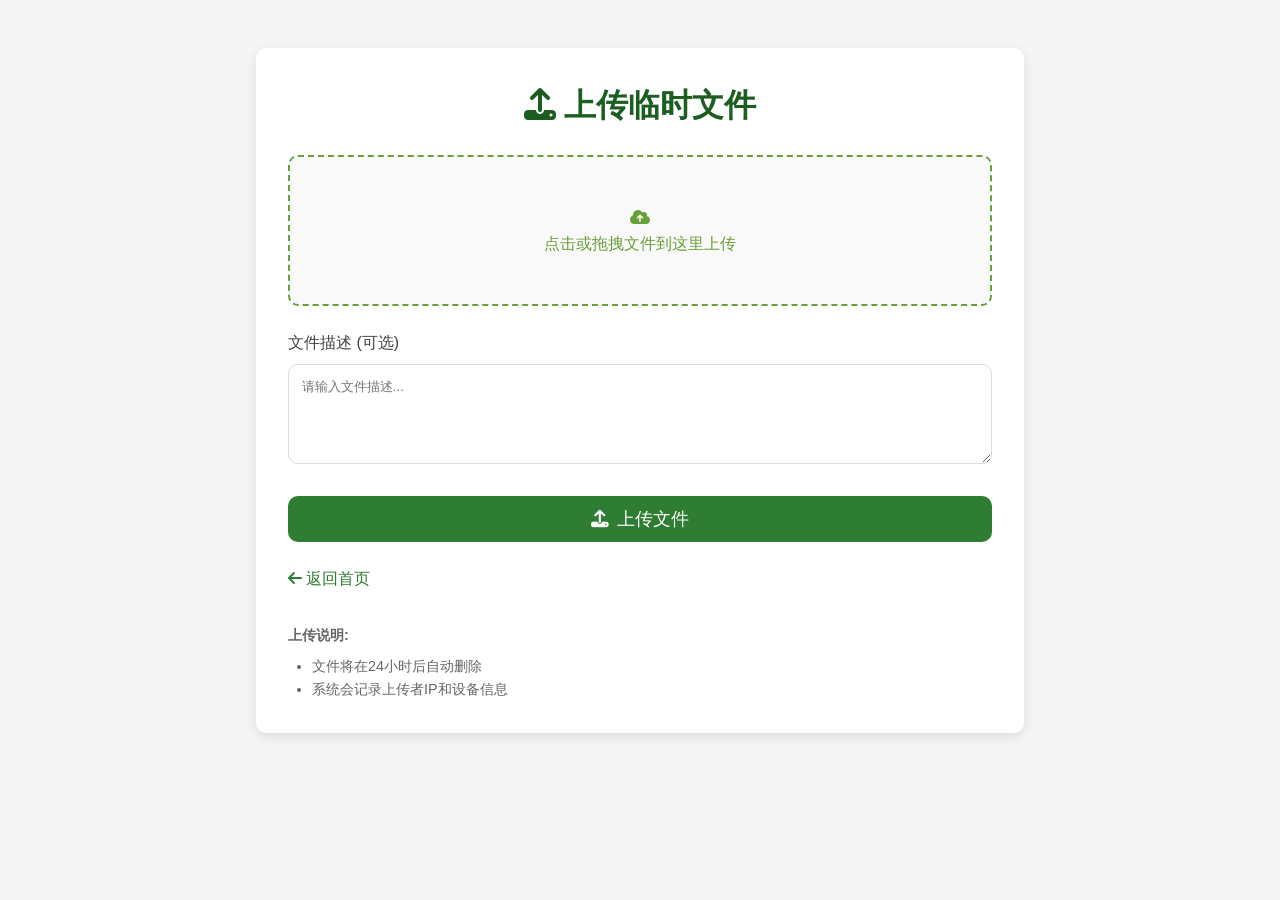
==== templates/upload.html @ 933445b1 "删去了文件大小限制" ====
<!DOCTYPE html>
<!DOCTYPE html>
<html lang="zh-CN">

<head>
    <meta charset="UTF-8">
    <meta name="viewport" content="width=device-width, initial-scale=1.0">
    <title>上传文件 - {{ site_title }}</title>
    <link rel="stylesheet" href="/static/fontawesome-free-6.7.2-web/css/all.min.css">
    <style>
        :root {
            --primary-color: #2e7d32;
            --primary-light: #4caf50;
            --primary-dark: #1b5e20;
            --secondary-color: #689f38;
            --light-color: #9bcb91;
            --dark-color: #263238;
            --text-color: #424242;
            --border-radius: 10px;
            --box-shadow: 0 4px 12px rgba(0, 0, 0, 0.1);
            --transition: all 0.3s ease;
        }

        * {
            margin: 0;
            padding: 0;
            box-sizing: border-box;
            font-family: 'Segoe UI', 'Microsoft YaHei', Tahoma, Geneva, Verdana, sans-serif;
        }

        body {
            background-color: #f5f5f5;
            color: var(--text-color);
            line-height: 1.6;
        }

        .container {
            max-width: 800px;
            margin: 2rem auto;
            padding: 1rem;
        }

        .upload-box {
            background: white;
            border-radius: var(--border-radius);
            padding: 2rem;
            box-shadow: var(--box-shadow);
        }

        h1 {
            color: var(--primary-dark);
            margin-bottom: 1.5rem;
            text-align: center;
        }

        .form-group {
            margin-bottom: 1.5rem;
        }

        label {
            display: block;
            margin-bottom: 0.5rem;
            font-weight: 500;
        }

        input[type="file"],
        input[type="text"],
        textarea {
            width: 100%;
            padding: 0.8rem;
            border: 1px solid #ddd;
            border-radius: var(--border-radius);
            transition: var(--transition);
        }

        input[type="file"] {
            padding: 0.5rem;
            display: none;
        }

        input:focus,
        textarea:focus {
            outline: none;
            border-color: var(--primary-light);
            box-shadow: 0 0 0 2px rgba(76, 175, 80, 0.2);
        }

        textarea {
            min-height: 100px;
            resize: vertical;
        }

        .btn {
            display: inline-flex;
            align-items: center;
            justify-content: center;
            background: var(--primary-color);
            color: white;
            padding: 0.7rem 1.5rem;
            border-radius: var(--border-radius);
            text-decoration: none;
            transition: var(--transition);
            border: none;
            cursor: pointer;
            font-weight: 500;
            width: 100%;
            font-size: 1.1rem;
        }

        .btn:hover {
            background: var(--primary-dark);
            transform: translateY(-2px);
            box-shadow: 0 4px 8px rgba(0, 0, 0, 0.1);
        }

        .btn i {
            margin-right: 0.5rem;
        }

        .delete-btn {
            background: #e57373;
            color: white;
            padding: 0.7rem 1rem;
            border-radius: var(--border-radius);
            width: 100%;
            margin-top: 1rem;
            transition: var(--transition);
        }

        .delete-btn:hover {
            background: #d32f2f;
            transform: translateY(-2px);
            box-shadow: 0 4px 8px rgba(0, 0, 0, 0.1);
        }

        .file-info {
            margin-top: 1rem;
            padding: 1rem;
            background: #f9f9f9;
            border-radius: var(--border-radius);
            display: none;
        }

        .back-link {
            display: inline-block;
            margin-top: 1.5rem;
            color: var(--primary-color);
            text-decoration: none;
        }

        .back-link:hover {
            text-decoration: underline;
        }

        .requirements {
            margin-top: 2rem;
            font-size: 0.9rem;
            color: #666;
        }

        .requirements ul {
            margin-top: 0.5rem;
            padding-left: 1.5rem;
        }

        .dropzone {
            display: block;
            width: 100%;
            border: 2px dashed var(--secondary-color);
            border-radius: var(--border-radius);
            padding: 3rem 2rem;
            text-align: center;
            color: var(--secondary-color);
            background: #f9f9f9;
            transition: var(--transition);
            cursor: pointer;
        }

        .dropzone.hover {
            background: #e8f5e9;
            border-color: var(--primary-light);
        }

        /* 弹窗样式 */
        .modal {
            display: none;
            position: fixed;
            z-index: 1000;
            left: 0;
            top: 0;
            width: 100%;
            height: 100%;
            background-color: rgba(0, 0, 0, 0.5);
        }

        .modal-content {
            background-color: #fff;
            margin: 15% auto;
            padding: 20px;
            border-radius: var(--border-radius);
            width: 80%;
            max-width: 500px;
            box-shadow: 0 5px 15px rgba(0, 0, 0, 0.3);
            animation: modalopen 0.3s;
        }

        @keyframes modalopen {
            from {
                opacity: 0;
                transform: translateY(-50px);
            }

            to {
                opacity: 1;
                transform: translateY(0);
            }
        }

        .modal-header {
            padding: 10px 0;
            border-bottom: 1px solid #eee;
            margin-bottom: 15px;
        }

        .modal-body {
            padding: 10px 0;
            margin-bottom: 15px;
        }

        .modal-footer {
            padding: 10px 0;
            border-top: 1px solid #eee;
            text-align: right;
        }

        .close-btn {
            background: var(--primary-color);
            color: white;
            border: none;
            padding: 8px 15px;
            border-radius: var(--border-radius);
            cursor: pointer;
        }

        .close-btn:hover {
            background: var(--primary-dark);
        }

        .success {
            color: #2e7d32;
        }

        .error {
            color: #c62828;
        }

        /* 进度条样式 */
        .progress-container {
            width: 100%;
            height: 20px;
            background: #e0e0e0;
            border-radius: var(--border-radius);
            margin-top: 1rem;
            overflow: hidden;
            display: none;
        }

        .progress-bar {
            height: 100%;
            background: var(--primary-light);
            width: 0%;
            transition: width 0.3s ease;
            border-radius: var(--border-radius);
            display: flex;
            align-items: center;
            justify-content: center;
            color: white;
            font-size: 12px;
            font-weight: bold;
        }

        .uploading .btn {
            display: none;
        }

        .uploading .progress-container {
            display: block;
        }
    </style>
</head>

<body>
    <div class="container">
        <div class="upload-box">
            <h1><i class="fas fa-upload"></i> 上传临时文件</h1>

            <form method="post" enctype="multipart/form-data" id="uploadForm">
                <div class="form-group">
                    <label for="file" class="dropzone" id="dropzone">
                        <i class="fas fa-cloud-upload-alt"></i><br>
                        点击或拖拽文件到这里上传
                    </label>
                    <input type="file" name="file" id="file" required>

                    <div class="file-info" id="file-info">
                        <strong>文件名:</strong> <span id="file-name"></span><br>
                        <strong>大小:</strong> <span id="file-size"></span><br>
                        <button type="button" class="btn delete-btn" id="delete-btn"
                            style="display: none; width: auto;">
                            <i class="fas fa-trash"></i>&nbsp; 重新选择
                        </button>
                    </div>
                </div>

                <div class="form-group">
                    <label for="description">文件描述 (可选)</label>
                    <textarea name="description" id="description" placeholder="请输入文件描述..."></textarea>
                </div>

                <button type="submit" class="btn"><i class="fas fa-upload"></i> 上传文件</button>
                <div class="progress-container" id="progress-container">
                    <div class="progress-bar" id="progress-bar">0%</div>
                </div>
            </form>

            <a href="/" class="back-link"><i class="fas fa-arrow-left"></i> 返回首页</a>

            <div class="requirements">
                <strong>上传说明:</strong>
                <ul>
                    <li>文件将在24小时后自动删除</li>
                    <li>系统会记录上传者IP和设备信息</li>
                </ul>
            </div>
        </div>
    </div>

    <!-- 弹窗 -->
    <div id="messageModal" class="modal">
        <div class="modal-content">
            <div class="modal-header">
                <h2 id="modalTitle">提示</h2>
            </div>
            <div class="modal-body">
                <p id="modalMessage">这里是消息内容</p>
            </div>
            <div class="modal-footer">
                <button class="close-btn" id="modalCloseBtn">确定</button>
            </div>
        </div>
    </div>

    <script>
        const fileInput = document.getElementById('file');
        const dropzone = document.getElementById('dropzone');
        const deleteBtn = document.getElementById('delete-btn');
        const fileInfo = document.getElementById('file-info');
        const fileName = document.getElementById('file-name');
        const fileSize = document.getElementById('file-size');
        const uploadForm = document.getElementById('uploadForm');
        const modal = document.getElementById('messageModal');
        const modalTitle = document.getElementById('modalTitle');
        const modalMessage = document.getElementById('modalMessage');
        const modalCloseBtn = document.getElementById('modalCloseBtn');
        const progressContainer = document.getElementById('progress-container');
        const progressBar = document.getElementById('progress-bar');

        // 文件选中后
        fileInput.addEventListener('change', function (e) {
            const file = e.target.files[0];
            if (file) {
                dropzone.style.display = 'none';
                deleteBtn.style.display = 'inline-block';
                fileName.textContent = file.name;
                fileSize.textContent = formatFileSize(file.size);
                fileInfo.style.display = 'block';
            } else {
                resetUpload();
            }
        });

        // 点击删除按钮
        deleteBtn.addEventListener('click', function () {
            fileInput.value = '';
            resetUpload();
        });

        // 拖拽到虚线框时
        dropzone.addEventListener('dragover', function (e) {
            e.preventDefault();
            dropzone.classList.add('hover');
        });

        dropzone.addEventListener('dragleave', function () {
            dropzone.classList.remove('hover');
        });

        // 修改现有的drop事件处理
        dropzone.addEventListener('drop', function (e) {
            e.preventDefault();
            dropzone.classList.remove('hover');

            const files = e.dataTransfer.files;

            // 检查是否拖拽了多个文件
            if (files.length > 1) {
                showModal('上传失败', '只能上传单个文件，不支持多个文件同时上传', 'error');
                return;
            }

            // 检查是否拖拽了文件夹
            const file = files[0];
            if (file.size === 0 && file.type === "") {
                showModal('上传失败', '不支持上传文件夹，请选择具体文件', 'error');
                return;
            }

            fileInput.files = files;
            const event = new Event('change');
            fileInput.dispatchEvent(event);
        });

        // 表单提交
        uploadForm.addEventListener('submit', async function (e) {
            e.preventDefault();

            const formData = new FormData(uploadForm);
            const file = fileInput.files[0];

            if (!file) {
                showModal('上传失败', '请先选择要上传的文件', 'error');
                return;
            }

            // 显示进度条
            uploadForm.classList.add('uploading');
            progressBar.style.width = '0%';
            progressBar.textContent = '0%';

            try {
                const xhr = new XMLHttpRequest();

                xhr.upload.addEventListener('progress', function (e) {
                    if (e.lengthComputable) {
                        const percentComplete = Math.round((e.loaded / e.total) * 99);
                        progressBar.style.width = percentComplete + '%';
                        progressBar.textContent = percentComplete + '%';
                    }
                });

                xhr.addEventListener('load', function () {
                    try {
                        const result = JSON.parse(xhr.responseText);
                        if (result.success) {
                            showModal('上传成功', result.message, 'success');
                            resetUpload();
                            uploadForm.reset();
                        } else {
                            showModal('上传失败', result.message, 'error');
                        }
                    } catch (error) {
                        showModal('错误', '解析服务器响应时出错: ' + error.message, 'error');
                    } finally {
                        uploadForm.classList.remove('uploading');
                    }
                });

                xhr.addEventListener('error', function () {
                    showModal('错误', '上传过程中发生网络错误', 'error');
                    uploadForm.classList.remove('uploading');
                });

                xhr.addEventListener('abort', function () {
                    showModal('取消', '上传已被取消', 'error');
                    uploadForm.classList.remove('uploading');
                });

                xhr.open('POST', '/upload');
                xhr.send(formData);

            } catch (error) {
                showModal('错误', '上传过程中发生错误: ' + error.message, 'error');
                uploadForm.classList.remove('uploading');
            }
        });

        // 关闭弹窗
        modalCloseBtn.addEventListener('click', function () {
            modal.style.display = 'none';
        });

        // 点击弹窗外部关闭
        window.addEventListener('click', function (e) {
            if (e.target === modal) {
                modal.style.display = 'none';
            }
        });

        // 重置上传状态
        function resetUpload() {
            dropzone.style.display = 'block';
            deleteBtn.style.display = 'none';
            fileInfo.style.display = 'none';
            uploadForm.classList.remove('uploading');
        }

        // 格式化文件大小
        function formatFileSize(bytes) {
            if (bytes === 0) return '0 Bytes';
            const k = 1024;
            const sizes = ['Bytes', 'KB', 'MB', 'GB'];
            const i = Math.floor(Math.log(bytes) / Math.log(k));
            return parseFloat((bytes / Math.pow(k, i)).toFixed(2)) + ' ' + sizes[i];
        }

        // 显示弹窗
        function showModal(title, message, type) {
            modalTitle.textContent = title;
            modalMessage.textContent = message;

            if (type === 'success') {
                modalTitle.className = 'success';
                modalMessage.className = 'success';
            } else if (type === 'error') {
                modalTitle.className = 'error';
                modalMessage.className = 'error';
            }

            modal.style.display = 'block';
        }

        // 检查URL参数显示上传成功消息
        document.addEventListener('DOMContentLoaded', function () {
            const urlParams = new URLSearchParams(window.location.search);
            if (urlParams.get('uploaded') === 'true') {
                showModal('上传成功', '文件上传成功！', 'success');
                // 清除URL参数
                window.history.replaceState({}, document.title, window.location.pathname);
            }
        });
    </script>
</body>

</html>
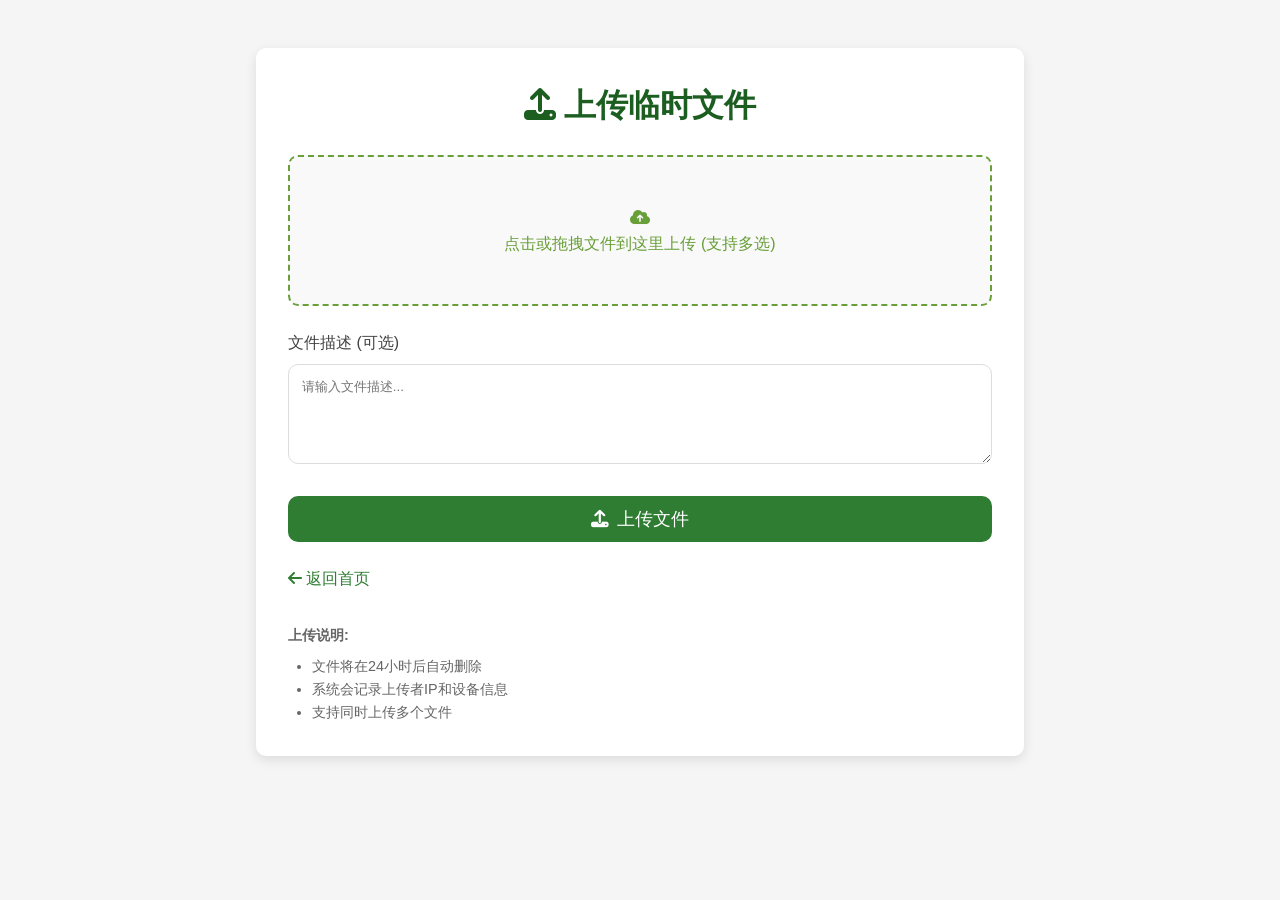
==== commit 2de5c484: "支持多个文件批量上传" ====
--- a/templates/upload.html
+++ b/templates/upload.html
@@ -1,4 +1,3 @@
-<!DOCTYPE html>
 <!DOCTYPE html>
 <html lang="zh-CN">
 
@@ -254,15 +253,46 @@
             color: #c62828;
         }
 
-        /* 进度条样式 */
+        /* 文件列表样式 */
+        .file-list {
+            margin-top: 1rem;
+            display: none;
+        }
+
+        .file-item {
+            background: #f9f9f9;
+            border-radius: var(--border-radius);
+            padding: 1rem;
+            margin-bottom: 0.5rem;
+            display: flex;
+            flex-direction: column;
+        }
+
+        .file-header {
+            display: flex;
+            justify-content: space-between;
+            margin-bottom: 0.5rem;
+        }
+
+        .file-name {
+            font-weight: 500;
+            overflow: hidden;
+            text-overflow: ellipsis;
+            white-space: nowrap;
+        }
+
+        .file-size {
+            color: #666;
+            font-size: 0.9rem;
+        }
+
         .progress-container {
             width: 100%;
             height: 20px;
             background: #e0e0e0;
             border-radius: var(--border-radius);
-            margin-top: 1rem;
+            margin-top: 0.5rem;
             overflow: hidden;
-            display: none;
         }
 
         .progress-bar {
@@ -273,18 +303,37 @@
             border-radius: var(--border-radius);
             display: flex;
             align-items: center;
-            justify-content: center;
+            justify-content: flex-end;
             color: white;
             font-size: 12px;
             font-weight: bold;
         }
 
-        .uploading .btn {
+        .status {
+            margin-top: 0.5rem;
+            font-size: 0.9rem;
+            font-weight: 500;
+        }
+
+        .status.uploading {
+            color: var(--primary-color);
+        }
+
+        .status.success {
+            color: #2e7d32;
+        }
+
+        .status.error {
+            color: #c62828;
+        }
+
+        .upload-summary {
+            margin-top: 1rem;
+            padding: 0.5rem;
+            background: #f5f5f5;
+            border-radius: var(--border-radius);
+            font-size: 0.9rem;
             display: none;
-        }
-
-        .uploading .progress-container {
-            display: block;
         }
     </style>
 </head>
@@ -298,17 +347,12 @@
                 <div class="form-group">
                     <label for="file" class="dropzone" id="dropzone">
                         <i class="fas fa-cloud-upload-alt"></i><br>
-                        点击或拖拽文件到这里上传
+                        点击或拖拽文件到这里上传 (支持多选)
                     </label>
-                    <input type="file" name="file" id="file" required>
-
-                    <div class="file-info" id="file-info">
-                        <strong>文件名:</strong> <span id="file-name"></span><br>
-                        <strong>大小:</strong> <span id="file-size"></span><br>
-                        <button type="button" class="btn delete-btn" id="delete-btn"
-                            style="display: none; width: auto;">
-                            <i class="fas fa-trash"></i>&nbsp; 重新选择
-                        </button>
+                    <input type="file" name="file" id="file" required multiple>
+
+                    <div class="file-list" id="file-list">
+                        <!-- 文件列表将在这里动态生成 -->
                     </div>
                 </div>
 
@@ -318,8 +362,9 @@
                 </div>
 
                 <button type="submit" class="btn"><i class="fas fa-upload"></i> 上传文件</button>
-                <div class="progress-container" id="progress-container">
-                    <div class="progress-bar" id="progress-bar">0%</div>
+
+                <div class="upload-summary" id="upload-summary">
+                    <span id="upload-count">0</span> 个文件正在上传，已完成 <span id="completed-count">0</span> 个
                 </div>
             </form>
 
@@ -330,6 +375,7 @@
                 <ul>
                     <li>文件将在24小时后自动删除</li>
                     <li>系统会记录上传者IP和设备信息</li>
+                    <li>支持同时上传多个文件</li>
                 </ul>
             </div>
         </div>
@@ -353,37 +399,55 @@
     <script>
         const fileInput = document.getElementById('file');
         const dropzone = document.getElementById('dropzone');
-        const deleteBtn = document.getElementById('delete-btn');
-        const fileInfo = document.getElementById('file-info');
-        const fileName = document.getElementById('file-name');
-        const fileSize = document.getElementById('file-size');
+        const fileList = document.getElementById('file-list');
         const uploadForm = document.getElementById('uploadForm');
         const modal = document.getElementById('messageModal');
         const modalTitle = document.getElementById('modalTitle');
         const modalMessage = document.getElementById('modalMessage');
         const modalCloseBtn = document.getElementById('modalCloseBtn');
-        const progressContainer = document.getElementById('progress-container');
-        const progressBar = document.getElementById('progress-bar');
+        const uploadSummary = document.getElementById('upload-summary');
+        const uploadCount = document.getElementById('upload-count');
+        const completedCount = document.getElementById('completed-count');
+
+        // 存储上传状态
+        let uploads = [];
+        let completedUploads = 0;
 
         // 文件选中后
         fileInput.addEventListener('change', function (e) {
-            const file = e.target.files[0];
-            if (file) {
+            const files = Array.from(e.target.files);
+            if (files.length > 0) {
                 dropzone.style.display = 'none';
-                deleteBtn.style.display = 'inline-block';
-                fileName.textContent = file.name;
-                fileSize.textContent = formatFileSize(file.size);
-                fileInfo.style.display = 'block';
+                renderFileList(files);
+                fileList.style.display = 'block';
             } else {
                 resetUpload();
             }
         });
 
-        // 点击删除按钮
-        deleteBtn.addEventListener('click', function () {
-            fileInput.value = '';
-            resetUpload();
-        });
+        // 渲染文件列表
+        function renderFileList(files) {
+            fileList.innerHTML = '';
+
+            files.forEach((file, index) => {
+                const fileItem = document.createElement('div');
+                fileItem.className = 'file-item';
+                fileItem.dataset.index = index;
+
+                fileItem.innerHTML = `
+                    <div class="file-header">
+                        <span class="file-name">${file.name}</span>
+                        <span class="file-size">${formatFileSize(file.size)}</span>
+                    </div>
+                    <div class="progress-container">
+                        <div class="progress-bar" id="progress-${index}">0%</div>
+                    </div>
+                    <div class="status" id="status-${index}">等待上传</div>
+                `;
+
+                fileList.appendChild(fileItem);
+            });
+        }
 
         // 拖拽到虚线框时
         dropzone.addEventListener('dragover', function (e) {
@@ -395,22 +459,15 @@
             dropzone.classList.remove('hover');
         });
 
-        // 修改现有的drop事件处理
         dropzone.addEventListener('drop', function (e) {
             e.preventDefault();
             dropzone.classList.remove('hover');
 
             const files = e.dataTransfer.files;
 
-            // 检查是否拖拽了多个文件
-            if (files.length > 1) {
-                showModal('上传失败', '只能上传单个文件，不支持多个文件同时上传', 'error');
-                return;
-            }
-
             // 检查是否拖拽了文件夹
-            const file = files[0];
-            if (file.size === 0 && file.type === "") {
+            const hasFolder = Array.from(files).some(file => file.size === 0 && file.type === "");
+            if (hasFolder) {
                 showModal('上传失败', '不支持上传文件夹，请选择具体文件', 'error');
                 return;
             }
@@ -424,65 +481,136 @@
         uploadForm.addEventListener('submit', async function (e) {
             e.preventDefault();
 
-            const formData = new FormData(uploadForm);
-            const file = fileInput.files[0];
-
-            if (!file) {
+            const files = Array.from(fileInput.files);
+            const description = document.getElementById('description').value;
+
+            if (files.length === 0) {
                 showModal('上传失败', '请先选择要上传的文件', 'error');
                 return;
             }
 
-            // 显示进度条
-            uploadForm.classList.add('uploading');
-            progressBar.style.width = '0%';
-            progressBar.textContent = '0%';
-
-            try {
-                const xhr = new XMLHttpRequest();
-
-                xhr.upload.addEventListener('progress', function (e) {
-                    if (e.lengthComputable) {
-                        const percentComplete = Math.round((e.loaded / e.total) * 99);
-                        progressBar.style.width = percentComplete + '%';
-                        progressBar.textContent = percentComplete + '%';
-                    }
-                });
-
-                xhr.addEventListener('load', function () {
-                    try {
-                        const result = JSON.parse(xhr.responseText);
-                        if (result.success) {
-                            showModal('上传成功', result.message, 'success');
+            // 初始化上传状态
+            uploads = files.map(file => ({
+                file,
+                status: 'pending',
+                progress: 0
+            }));
+
+            completedUploads = 0;
+            uploadCount.textContent = files.length;
+            completedCount.textContent = '0';
+            uploadSummary.style.display = 'block';
+
+            // 并发上传所有文件
+            files.forEach((file, index) => {
+                uploadFile(file, index, description);
+            });
+        });
+
+        // 上传单个文件
+        function uploadFile(file, index, description) {
+            const formData = new FormData();
+            formData.append('file', file);
+            formData.append('description', description);
+
+            // 更新状态为上传中
+            updateFileStatus(index, 'uploading', 0);
+
+            const xhr = new XMLHttpRequest();
+
+            xhr.upload.addEventListener('progress', function (e) {
+                if (e.lengthComputable) {
+                    const percentComplete = Math.round((e.loaded / e.total) * 99);
+                    updateFileProgress(index, percentComplete);
+                }
+            });
+
+            xhr.addEventListener('load', function () {
+                try {
+                    const result = JSON.parse(xhr.responseText);
+                    if (result.success) {
+                        updateFileStatus(index, 'success', 100);
+                        completedUploads++;
+                        completedCount.textContent = completedUploads;
+
+                        // 如果所有文件都上传完成
+                        if (completedUploads === uploads.length) {
+                            showModal('上传完成', `所有文件上传成功！共 ${completedUploads} 个文件`, 'success');
                             resetUpload();
                             uploadForm.reset();
-                        } else {
-                            showModal('上传失败', result.message, 'error');
                         }
-                    } catch (error) {
-                        showModal('错误', '解析服务器响应时出错: ' + error.message, 'error');
-                    } finally {
-                        uploadForm.classList.remove('uploading');
+                    } else {
+                        updateFileStatus(index, 'error', 0, result.message);
+                        completedUploads++;
+                        completedCount.textContent = completedUploads;
                     }
-                });
-
-                xhr.addEventListener('error', function () {
-                    showModal('错误', '上传过程中发生网络错误', 'error');
-                    uploadForm.classList.remove('uploading');
-                });
-
-                xhr.addEventListener('abort', function () {
-                    showModal('取消', '上传已被取消', 'error');
-                    uploadForm.classList.remove('uploading');
-                });
-
-                xhr.open('POST', '/upload');
-                xhr.send(formData);
-
-            } catch (error) {
-                showModal('错误', '上传过程中发生错误: ' + error.message, 'error');
-                uploadForm.classList.remove('uploading');
-            }
-        });
+                } catch (error) {
+                    updateFileStatus(index, 'error', 0, '解析服务器响应时出错');
+                    completedUploads++;
+                    completedCount.textContent = completedUploads;
+                }
+            });
+
+            xhr.addEventListener('error', function () {
+                updateFileStatus(index, 'error', 0, '上传过程中发生网络错误');
+                completedUploads++;
+                completedCount.textContent = completedUploads;
+            });
+
+            xhr.addEventListener('abort', function () {
+                updateFileStatus(index, 'error', 0, '上传已被取消');
+                completedUploads++;
+                completedCount.textContent = completedUploads;
+            });
+
+            xhr.open('POST', '/upload');
+            xhr.send(formData);
+        }
+
+        // 更新文件上传进度
+        function updateFileProgress(index, percent) {
+            const progressBar = document.getElementById(`progress-${index}`);
+            if (progressBar) {
+                progressBar.style.width = percent + '%';
+                progressBar.textContent = percent + '%';
+            }
+
+            // 更新上传状态对象
+            if (uploads[index]) {
+                uploads[index].progress = percent;
+            }
+        }
+
+        // 更新文件状态
+        function updateFileStatus(index, status, progress, message = '') {
+            const statusElement = document.getElementById(`status-${index}`);
+            if (statusElement) {
+                statusElement.className = `status ${status}`;
+
+                switch (status) {
+                    case 'uploading':
+                        statusElement.textContent = '上传中...';
+                        break;
+                    case 'success':
+                        statusElement.textContent = '上传成功';
+                        break;
+                    case 'error':
+                        statusElement.textContent = message || '上传失败';
+                        break;
+                    default:
+                        statusElement.textContent = '等待上传';
+                }
+            }
+
+            // 更新上传状态对象
+            if (uploads[index]) {
+                uploads[index].status = status;
+                uploads[index].progress = progress;
+                if (message) {
+                    uploads[index].message = message;
+                }
+            }
+        }
 
         // 关闭弹窗
         modalCloseBtn.addEventListener('click', function () {
@@ -499,9 +627,10 @@
         // 重置上传状态
         function resetUpload() {
             dropzone.style.display = 'block';
-            deleteBtn.style.display = 'none';
-            fileInfo.style.display = 'none';
-            uploadForm.classList.remove('uploading');
+            fileList.style.display = 'none';
+            fileList.innerHTML = '';
+            uploadSummary.style.display = 'none';
+            fileInput.value = '';
         }
 
         // 格式化文件大小
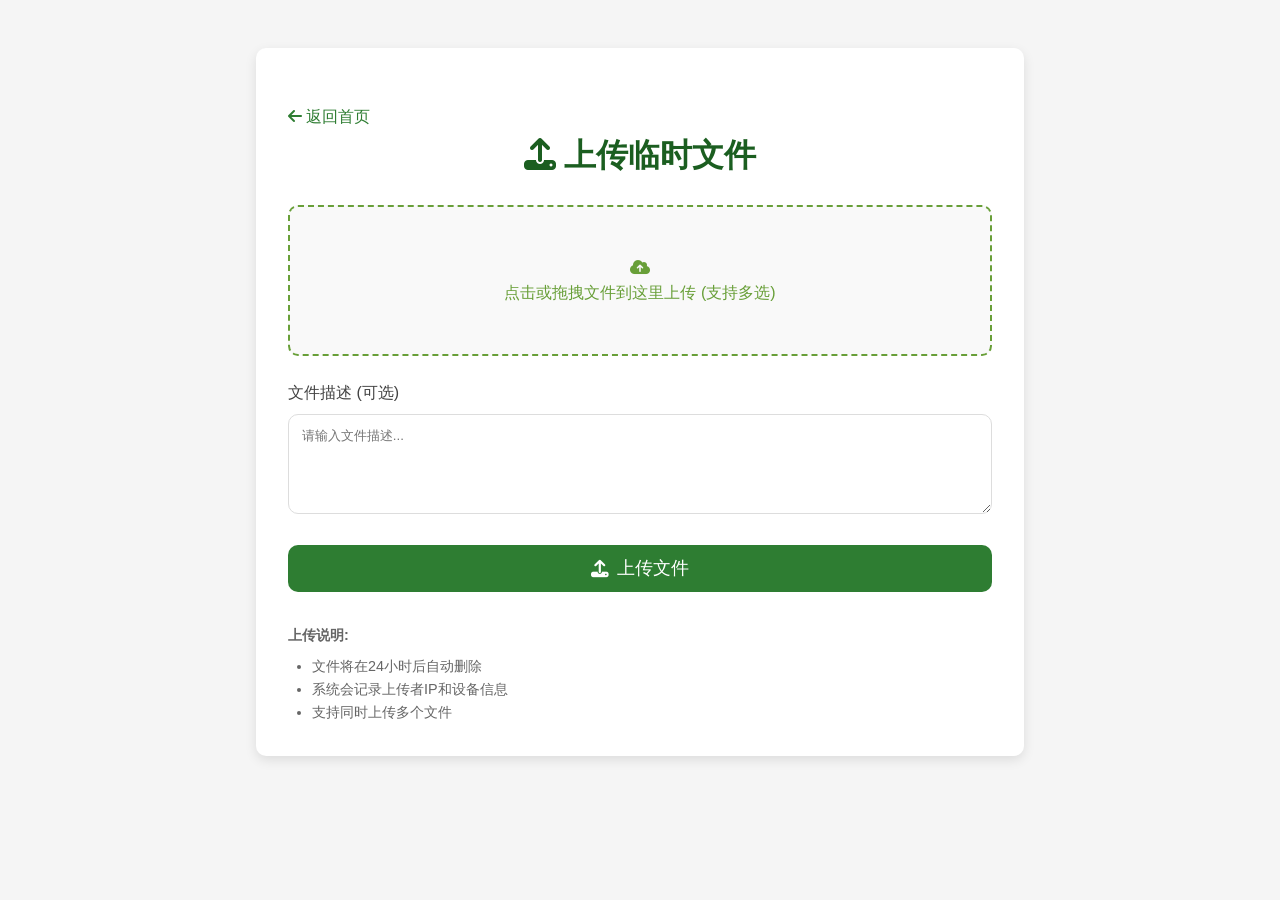
==== commit a042857e: "修复了临时文件名读取异常的bug" ====
--- a/templates/upload.html
+++ b/templates/upload.html
@@ -341,6 +341,8 @@
 <body>
     <div class="container">
         <div class="upload-box">
+            <a href="/" class="back-link"><i class="fas fa-arrow-left"></i> 返回首页</a>
+
             <h1><i class="fas fa-upload"></i> 上传临时文件</h1>
 
             <form method="post" enctype="multipart/form-data" id="uploadForm">
@@ -368,7 +370,6 @@
                 </div>
             </form>
 
-            <a href="/" class="back-link"><i class="fas fa-arrow-left"></i> 返回首页</a>
 
             <div class="requirements">
                 <strong>上传说明:</strong>
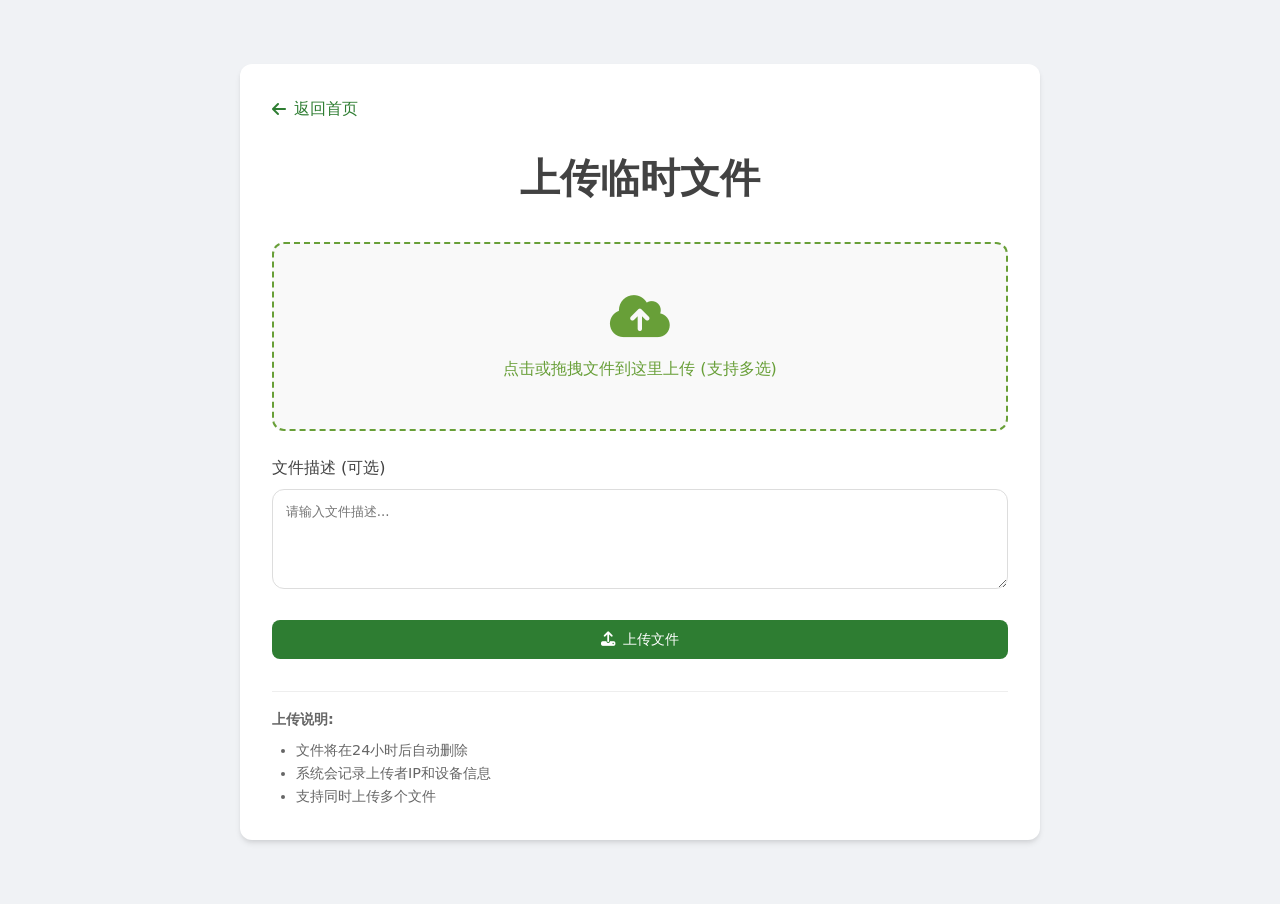
==== commit e2afc66d: "使用antigravity重构代码" ====
--- a/templates/upload.html
+++ b/templates/upload.html
@@ -1,165 +1,19 @@
 <!DOCTYPE html>
 <html lang="zh-CN">
-
 <head>
     <meta charset="UTF-8">
     <meta name="viewport" content="width=device-width, initial-scale=1.0">
     <title>上传文件 - {{ site_title }}</title>
     <link rel="stylesheet" href="/static/fontawesome-free-6.7.2-web/css/all.min.css">
+    <link rel="stylesheet" href="/static/css/style.css">
     <style>
-        :root {
-            --primary-color: #2e7d32;
-            --primary-light: #4caf50;
-            --primary-dark: #1b5e20;
-            --secondary-color: #689f38;
-            --light-color: #9bcb91;
-            --dark-color: #263238;
-            --text-color: #424242;
-            --border-radius: 10px;
-            --box-shadow: 0 4px 12px rgba(0, 0, 0, 0.1);
-            --transition: all 0.3s ease;
-        }
-
-        * {
-            margin: 0;
-            padding: 0;
-            box-sizing: border-box;
-            font-family: 'Segoe UI', 'Microsoft YaHei', Tahoma, Geneva, Verdana, sans-serif;
-        }
-
-        body {
-            background-color: #f5f5f5;
-            color: var(--text-color);
-            line-height: 1.6;
-        }
-
-        .container {
+        .upload-box {
+            background: white;
+            border-radius: var(--border-radius);
+            padding: 2rem;
+            box-shadow: var(--box-shadow);
             max-width: 800px;
             margin: 2rem auto;
-            padding: 1rem;
-        }
-
-        .upload-box {
-            background: white;
-            border-radius: var(--border-radius);
-            padding: 2rem;
-            box-shadow: var(--box-shadow);
-        }
-
-        h1 {
-            color: var(--primary-dark);
-            margin-bottom: 1.5rem;
-            text-align: center;
-        }
-
-        .form-group {
-            margin-bottom: 1.5rem;
-        }
-
-        label {
-            display: block;
-            margin-bottom: 0.5rem;
-            font-weight: 500;
-        }
-
-        input[type="file"],
-        input[type="text"],
-        textarea {
-            width: 100%;
-            padding: 0.8rem;
-            border: 1px solid #ddd;
-            border-radius: var(--border-radius);
-            transition: var(--transition);
-        }
-
-        input[type="file"] {
-            padding: 0.5rem;
-            display: none;
-        }
-
-        input:focus,
-        textarea:focus {
-            outline: none;
-            border-color: var(--primary-light);
-            box-shadow: 0 0 0 2px rgba(76, 175, 80, 0.2);
-        }
-
-        textarea {
-            min-height: 100px;
-            resize: vertical;
-        }
-
-        .btn {
-            display: inline-flex;
-            align-items: center;
-            justify-content: center;
-            background: var(--primary-color);
-            color: white;
-            padding: 0.7rem 1.5rem;
-            border-radius: var(--border-radius);
-            text-decoration: none;
-            transition: var(--transition);
-            border: none;
-            cursor: pointer;
-            font-weight: 500;
-            width: 100%;
-            font-size: 1.1rem;
-        }
-
-        .btn:hover {
-            background: var(--primary-dark);
-            transform: translateY(-2px);
-            box-shadow: 0 4px 8px rgba(0, 0, 0, 0.1);
-        }
-
-        .btn i {
-            margin-right: 0.5rem;
-        }
-
-        .delete-btn {
-            background: #e57373;
-            color: white;
-            padding: 0.7rem 1rem;
-            border-radius: var(--border-radius);
-            width: 100%;
-            margin-top: 1rem;
-            transition: var(--transition);
-        }
-
-        .delete-btn:hover {
-            background: #d32f2f;
-            transform: translateY(-2px);
-            box-shadow: 0 4px 8px rgba(0, 0, 0, 0.1);
-        }
-
-        .file-info {
-            margin-top: 1rem;
-            padding: 1rem;
-            background: #f9f9f9;
-            border-radius: var(--border-radius);
-            display: none;
-        }
-
-        .back-link {
-            display: inline-block;
-            margin-top: 1.5rem;
-            color: var(--primary-color);
-            text-decoration: none;
-        }
-
-        .back-link:hover {
-            text-decoration: underline;
-        }
-
-        .requirements {
-            margin-top: 2rem;
-            font-size: 0.9rem;
-            color: #666;
-        }
-
-        .requirements ul {
-            margin-top: 0.5rem;
-            padding-left: 1.5rem;
         }
 
         .dropzone {
@@ -173,6 +27,7 @@
             background: #f9f9f9;
             transition: var(--transition);
             cursor: pointer;
+            margin-bottom: 1.5rem;
         }
 
         .dropzone.hover {
@@ -180,7 +35,130 @@
             border-color: var(--primary-light);
         }
 
-        /* 弹窗样式 */
+        .dropzone i {
+            font-size: 3rem;
+            margin-bottom: 1rem;
+        }
+
+        .file-list {
+            margin-top: 1rem;
+            display: none;
+        }
+
+        .file-item {
+            background: #f9f9f9;
+            border-radius: var(--border-radius);
+            padding: 1rem;
+            margin-bottom: 0.5rem;
+            display: flex;
+            flex-direction: column;
+        }
+
+        .file-header {
+            display: flex;
+            justify-content: space-between;
+            margin-bottom: 0.5rem;
+        }
+
+        .file-name {
+            font-weight: 500;
+            overflow: hidden;
+            text-overflow: ellipsis;
+            white-space: nowrap;
+        }
+
+        .file-size {
+            color: #666;
+            font-size: 0.9rem;
+        }
+
+        .progress-container {
+            width: 100%;
+            height: 8px;
+            background: #e0e0e0;
+            border-radius: 4px;
+            margin-top: 0.5rem;
+            overflow: hidden;
+        }
+
+        .progress-bar {
+            height: 100%;
+            background: var(--primary-light);
+            width: 0%;
+            transition: width 0.3s ease;
+            border-radius: 4px;
+        }
+
+        .status {
+            margin-top: 0.5rem;
+            font-size: 0.85rem;
+            font-weight: 500;
+        }
+
+        .status.uploading { color: var(--primary-color); }
+        .status.success { color: #2e7d32; }
+        .status.error { color: #c62828; }
+
+        .form-group { margin-bottom: 1.5rem; }
+        
+        label {
+            display: block;
+            margin-bottom: 0.5rem;
+            font-weight: 500;
+        }
+
+        textarea {
+            width: 100%;
+            padding: 0.8rem;
+            border: 1px solid #ddd;
+            border-radius: var(--border-radius);
+            transition: var(--transition);
+            min-height: 100px;
+            resize: vertical;
+        }
+
+        textarea:focus {
+            outline: none;
+            border-color: var(--primary-light);
+            box-shadow: 0 0 0 2px rgba(76, 175, 80, 0.2);
+        }
+
+        .upload-summary {
+            margin-top: 1rem;
+            padding: 0.8rem;
+            background: #f5f5f5;
+            border-radius: var(--border-radius);
+            font-size: 0.9rem;
+            display: none;
+            text-align: center;
+        }
+
+        .requirements {
+            margin-top: 2rem;
+            font-size: 0.9rem;
+            color: #666;
+            padding-top: 1rem;
+            border-top: 1px solid #eee;
+        }
+
+        .requirements ul {
+            margin-top: 0.5rem;
+            padding-left: 1.5rem;
+        }
+
+        .back-link {
+            display: inline-flex;
+            align-items: center;
+            margin-bottom: 1.5rem;
+            color: var(--primary-color);
+            text-decoration: none;
+            font-weight: 500;
+        }
+
+        .back-link:hover { text-decoration: underline; }
+        .back-link i { margin-right: 0.5rem; }
+
+        /* Modal */
         .modal {
             display: none;
             position: fixed;
@@ -190,160 +168,54 @@
             width: 100%;
             height: 100%;
             background-color: rgba(0, 0, 0, 0.5);
+            backdrop-filter: blur(4px);
         }
 
         .modal-content {
             background-color: #fff;
             margin: 15% auto;
-            padding: 20px;
-            border-radius: var(--border-radius);
-            width: 80%;
-            max-width: 500px;
-            box-shadow: 0 5px 15px rgba(0, 0, 0, 0.3);
-            animation: modalopen 0.3s;
+            padding: 2rem;
+            border-radius: var(--border-radius);
+            width: 90%;
+            max-width: 400px;
+            box-shadow: 0 10px 25px rgba(0, 0, 0, 0.2);
+            animation: modalopen 0.3s cubic-bezier(0.4, 0, 0.2, 1);
         }
 
         @keyframes modalopen {
-            from {
-                opacity: 0;
-                transform: translateY(-50px);
-            }
-
-            to {
-                opacity: 1;
-                transform: translateY(0);
-            }
-        }
-
-        .modal-header {
-            padding: 10px 0;
-            border-bottom: 1px solid #eee;
-            margin-bottom: 15px;
-        }
-
-        .modal-body {
-            padding: 10px 0;
-            margin-bottom: 15px;
-        }
-
-        .modal-footer {
-            padding: 10px 0;
-            border-top: 1px solid #eee;
-            text-align: right;
-        }
-
+            from { opacity: 0; transform: translateY(-20px); }
+            to { opacity: 1; transform: translateY(0); }
+        }
+
+        .modal-header { margin-bottom: 1rem; }
+        .modal-header h2 { margin: 0; font-size: 1.5rem; }
+        .modal-header h2.success { color: var(--primary-color); }
+        .modal-header h2.error { color: #c62828; }
+
+        .modal-body { margin-bottom: 1.5rem; color: #555; }
+        
+        .modal-footer { text-align: right; }
+        
         .close-btn {
             background: var(--primary-color);
             color: white;
             border: none;
-            padding: 8px 15px;
-            border-radius: var(--border-radius);
+            padding: 0.5rem 1.5rem;
+            border-radius: 6px;
             cursor: pointer;
-        }
-
-        .close-btn:hover {
-            background: var(--primary-dark);
-        }
-
-        .success {
-            color: #2e7d32;
-        }
-
-        .error {
-            color: #c62828;
-        }
-
-        /* 文件列表样式 */
-        .file-list {
-            margin-top: 1rem;
-            display: none;
-        }
-
-        .file-item {
-            background: #f9f9f9;
-            border-radius: var(--border-radius);
-            padding: 1rem;
-            margin-bottom: 0.5rem;
-            display: flex;
-            flex-direction: column;
-        }
-
-        .file-header {
-            display: flex;
-            justify-content: space-between;
-            margin-bottom: 0.5rem;
-        }
-
-        .file-name {
-            font-weight: 500;
-            overflow: hidden;
-            text-overflow: ellipsis;
-            white-space: nowrap;
-        }
-
-        .file-size {
-            color: #666;
-            font-size: 0.9rem;
-        }
-
-        .progress-container {
-            width: 100%;
-            height: 20px;
-            background: #e0e0e0;
-            border-radius: var(--border-radius);
-            margin-top: 0.5rem;
-            overflow: hidden;
-        }
-
-        .progress-bar {
-            height: 100%;
-            background: var(--primary-light);
-            width: 0%;
-            transition: width 0.3s ease;
-            border-radius: var(--border-radius);
-            display: flex;
-            align-items: center;
-            justify-content: flex-end;
-            color: white;
-            font-size: 12px;
-            font-weight: bold;
-        }
-
-        .status {
-            margin-top: 0.5rem;
-            font-size: 0.9rem;
-            font-weight: 500;
-        }
-
-        .status.uploading {
-            color: var(--primary-color);
-        }
-
-        .status.success {
-            color: #2e7d32;
-        }
-
-        .status.error {
-            color: #c62828;
-        }
-
-        .upload-summary {
-            margin-top: 1rem;
-            padding: 0.5rem;
-            background: #f5f5f5;
-            border-radius: var(--border-radius);
-            font-size: 0.9rem;
-            display: none;
-        }
+            font-weight: 500;
+            transition: var(--transition);
+        }
+
+        .close-btn:hover { background: var(--primary-dark); }
     </style>
 </head>
-
 <body>
     <div class="container">
         <div class="upload-box">
             <a href="/" class="back-link"><i class="fas fa-arrow-left"></i> 返回首页</a>
 
-            <h1><i class="fas fa-upload"></i> 上传临时文件</h1>
+            <h1 style="text-align: center; margin-bottom: 2rem;">上传临时文件</h1>
 
             <form method="post" enctype="multipart/form-data" id="uploadForm">
                 <div class="form-group">
@@ -351,11 +223,9 @@
                         <i class="fas fa-cloud-upload-alt"></i><br>
                         点击或拖拽文件到这里上传 (支持多选)
                     </label>
-                    <input type="file" name="file" id="file" required multiple>
-
-                    <div class="file-list" id="file-list">
-                        <!-- 文件列表将在这里动态生成 -->
-                    </div>
+                    <input type="file" name="file" id="file" required multiple style="display: none;">
+
+                    <div class="file-list" id="file-list"></div>
                 </div>
 
                 <div class="form-group">
@@ -363,13 +233,12 @@
                     <textarea name="description" id="description" placeholder="请输入文件描述..."></textarea>
                 </div>
 
-                <button type="submit" class="btn"><i class="fas fa-upload"></i> 上传文件</button>
+                <button type="submit" class="btn" style="width: 100%;"><i class="fas fa-upload"></i> 上传文件</button>
 
                 <div class="upload-summary" id="upload-summary">
                     <span id="upload-count">0</span> 个文件正在上传，已完成 <span id="completed-count">0</span> 个
                 </div>
             </form>
-
 
             <div class="requirements">
                 <strong>上传说明:</strong>
@@ -397,278 +266,6 @@
         </div>
     </div>
 
-    <script>
-        const fileInput = document.getElementById('file');
-        const dropzone = document.getElementById('dropzone');
-        const fileList = document.getElementById('file-list');
-        const uploadForm = document.getElementById('uploadForm');
-        const modal = document.getElementById('messageModal');
-        const modalTitle = document.getElementById('modalTitle');
-        const modalMessage = document.getElementById('modalMessage');
-        const modalCloseBtn = document.getElementById('modalCloseBtn');
-        const uploadSummary = document.getElementById('upload-summary');
-        const uploadCount = document.getElementById('upload-count');
-        const completedCount = document.getElementById('completed-count');
-
-        // 存储上传状态
-        let uploads = [];
-        let completedUploads = 0;
-
-        // 文件选中后
-        fileInput.addEventListener('change', function (e) {
-            const files = Array.from(e.target.files);
-            if (files.length > 0) {
-                dropzone.style.display = 'none';
-                renderFileList(files);
-                fileList.style.display = 'block';
-            } else {
-                resetUpload();
-            }
-        });
-
-        // 渲染文件列表
-        function renderFileList(files) {
-            fileList.innerHTML = '';
-
-            files.forEach((file, index) => {
-                const fileItem = document.createElement('div');
-                fileItem.className = 'file-item';
-                fileItem.dataset.index = index;
-
-                fileItem.innerHTML = `
-                    <div class="file-header">
-                        <span class="file-name">${file.name}</span>
-                        <span class="file-size">${formatFileSize(file.size)}</span>
-                    </div>
-                    <div class="progress-container">
-                        <div class="progress-bar" id="progress-${index}">0%</div>
-                    </div>
-                    <div class="status" id="status-${index}">等待上传</div>
-                `;
-
-                fileList.appendChild(fileItem);
-            });
-        }
-
-        // 拖拽到虚线框时
-        dropzone.addEventListener('dragover', function (e) {
-            e.preventDefault();
-            dropzone.classList.add('hover');
-        });
-
-        dropzone.addEventListener('dragleave', function () {
-            dropzone.classList.remove('hover');
-        });
-
-        dropzone.addEventListener('drop', function (e) {
-            e.preventDefault();
-            dropzone.classList.remove('hover');
-
-            const files = e.dataTransfer.files;
-
-            // 检查是否拖拽了文件夹
-            const hasFolder = Array.from(files).some(file => file.size === 0 && file.type === "");
-            if (hasFolder) {
-                showModal('上传失败', '不支持上传文件夹，请选择具体文件', 'error');
-                return;
-            }
-
-            fileInput.files = files;
-            const event = new Event('change');
-            fileInput.dispatchEvent(event);
-        });
-
-        // 表单提交
-        uploadForm.addEventListener('submit', async function (e) {
-            e.preventDefault();
-
-            const files = Array.from(fileInput.files);
-            const description = document.getElementById('description').value;
-
-            if (files.length === 0) {
-                showModal('上传失败', '请先选择要上传的文件', 'error');
-                return;
-            }
-
-            // 初始化上传状态
-            uploads = files.map(file => ({
-                file,
-                status: 'pending',
-                progress: 0
-            }));
-
-            completedUploads = 0;
-            uploadCount.textContent = files.length;
-            completedCount.textContent = '0';
-            uploadSummary.style.display = 'block';
-
-            // 并发上传所有文件
-            files.forEach((file, index) => {
-                uploadFile(file, index, description);
-            });
-        });
-
-        // 上传单个文件
-        function uploadFile(file, index, description) {
-            const formData = new FormData();
-            formData.append('file', file);
-            formData.append('description', description);
-
-            // 更新状态为上传中
-            updateFileStatus(index, 'uploading', 0);
-
-            const xhr = new XMLHttpRequest();
-
-            xhr.upload.addEventListener('progress', function (e) {
-                if (e.lengthComputable) {
-                    const percentComplete = Math.round((e.loaded / e.total) * 99);
-                    updateFileProgress(index, percentComplete);
-                }
-            });
-
-            xhr.addEventListener('load', function () {
-                try {
-                    const result = JSON.parse(xhr.responseText);
-                    if (result.success) {
-                        updateFileStatus(index, 'success', 100);
-                        completedUploads++;
-                        completedCount.textContent = completedUploads;
-
-                        // 如果所有文件都上传完成
-                        if (completedUploads === uploads.length) {
-                            showModal('上传完成', `所有文件上传成功！共 ${completedUploads} 个文件`, 'success');
-                            resetUpload();
-                            uploadForm.reset();
-                        }
-                    } else {
-                        updateFileStatus(index, 'error', 0, result.message);
-                        completedUploads++;
-                        completedCount.textContent = completedUploads;
-                    }
-                } catch (error) {
-                    updateFileStatus(index, 'error', 0, '解析服务器响应时出错');
-                    completedUploads++;
-                    completedCount.textContent = completedUploads;
-                }
-            });
-
-            xhr.addEventListener('error', function () {
-                updateFileStatus(index, 'error', 0, '上传过程中发生网络错误');
-                completedUploads++;
-                completedCount.textContent = completedUploads;
-            });
-
-            xhr.addEventListener('abort', function () {
-                updateFileStatus(index, 'error', 0, '上传已被取消');
-                completedUploads++;
-                completedCount.textContent = completedUploads;
-            });
-
-            xhr.open('POST', '/upload');
-            xhr.send(formData);
-        }
-
-        // 更新文件上传进度
-        function updateFileProgress(index, percent) {
-            const progressBar = document.getElementById(`progress-${index}`);
-            if (progressBar) {
-                progressBar.style.width = percent + '%';
-                progressBar.textContent = percent + '%';
-            }
-
-            // 更新上传状态对象
-            if (uploads[index]) {
-                uploads[index].progress = percent;
-            }
-        }
-
-        // 更新文件状态
-        function updateFileStatus(index, status, progress, message = '') {
-            const statusElement = document.getElementById(`status-${index}`);
-            if (statusElement) {
-                statusElement.className = `status ${status}`;
-
-                switch (status) {
-                    case 'uploading':
-                        statusElement.textContent = '上传中...';
-                        break;
-                    case 'success':
-                        statusElement.textContent = '上传成功';
-                        break;
-                    case 'error':
-                        statusElement.textContent = message || '上传失败';
-                        break;
-                    default:
-                        statusElement.textContent = '等待上传';
-                }
-            }
-
-            // 更新上传状态对象
-            if (uploads[index]) {
-                uploads[index].status = status;
-                uploads[index].progress = progress;
-                if (message) {
-                    uploads[index].message = message;
-                }
-            }
-        }
-
-        // 关闭弹窗
-        modalCloseBtn.addEventListener('click', function () {
-            modal.style.display = 'none';
-        });
-
-        // 点击弹窗外部关闭
-        window.addEventListener('click', function (e) {
-            if (e.target === modal) {
-                modal.style.display = 'none';
-            }
-        });
-
-        // 重置上传状态
-        function resetUpload() {
-            dropzone.style.display = 'block';
-            fileList.style.display = 'none';
-            fileList.innerHTML = '';
-            uploadSummary.style.display = 'none';
-            fileInput.value = '';
-        }
-
-        // 格式化文件大小
-        function formatFileSize(bytes) {
-            if (bytes === 0) return '0 Bytes';
-            const k = 1024;
-            const sizes = ['Bytes', 'KB', 'MB', 'GB'];
-            const i = Math.floor(Math.log(bytes) / Math.log(k));
-            return parseFloat((bytes / Math.pow(k, i)).toFixed(2)) + ' ' + sizes[i];
-        }
-
-        // 显示弹窗
-        function showModal(title, message, type) {
-            modalTitle.textContent = title;
-            modalMessage.textContent = message;
-
-            if (type === 'success') {
-                modalTitle.className = 'success';
-                modalMessage.className = 'success';
-            } else if (type === 'error') {
-                modalTitle.className = 'error';
-                modalMessage.className = 'error';
-            }
-
-            modal.style.display = 'block';
-        }
-
-        // 检查URL参数显示上传成功消息
-        document.addEventListener('DOMContentLoaded', function () {
-            const urlParams = new URLSearchParams(window.location.search);
-            if (urlParams.get('uploaded') === 'true') {
-                showModal('上传成功', '文件上传成功！', 'success');
-                // 清除URL参数
-                window.history.replaceState({}, document.title, window.location.pathname);
-            }
-        });
-    </script>
+    <script src="/static/js/upload.js"></script>
 </body>
-
-</html>+</html>
--- a/static/css/style.css
+++ b/static/css/style.css
@@ -0,0 +1,366 @@
+:root {
+    --primary-color: #2e7d32;
+    --primary-light: #4caf50;
+    --primary-dark: #1b5e20;
+    --secondary-color: #689f38;
+    --light-color: #e8f5e9;
+    --dark-color: #263238;
+    --text-color: #424242;
+    --bg-color: #f0f2f5;
+    --card-bg: #ffffff;
+    --border-radius: 12px;
+    --box-shadow: 0 4px 6px -1px rgba(0, 0, 0, 0.1), 0 2px 4px -1px rgba(0, 0, 0, 0.06);
+    --transition: all 0.3s cubic-bezier(0.4, 0, 0.2, 1);
+}
+
+* {
+    margin: 0;
+    padding: 0;
+    box-sizing: border-box;
+    font-family: 'Inter', 'Segoe UI', system-ui, -apple-system, sans-serif;
+}
+
+body {
+    background-color: var(--bg-color);
+    color: var(--text-color);
+    line-height: 1.6;
+    min-height: 100vh;
+}
+
+.container {
+    max-width: 1200px;
+    margin: 0 auto;
+    padding: 2rem 1rem;
+}
+
+/* Header */
+header {
+    text-align: center;
+    margin-bottom: 3rem;
+    padding: 3rem 1rem;
+    background: linear-gradient(135deg, var(--primary-dark), var(--primary-color));
+    color: white;
+    border-radius: var(--border-radius);
+    box-shadow: var(--box-shadow);
+    position: relative;
+    overflow: hidden;
+}
+
+header::before {
+    content: '';
+    position: absolute;
+    top: 0;
+    left: 0;
+    right: 0;
+    bottom: 0;
+    background: radial-gradient(circle at top right, rgba(255,255,255,0.1) 0%, transparent 60%);
+}
+
+h1 {
+    font-size: 2.5rem;
+    margin-bottom: 0.5rem;
+    font-weight: 700;
+    position: relative;
+}
+
+.header-description {
+    font-size: 1.1rem;
+    opacity: 0.9;
+    position: relative;
+}
+
+/* Section Headers */
+.section-header {
+    display: flex;
+    justify-content: space-between;
+    align-items: center;
+    margin-bottom: 1.5rem;
+    flex-wrap: wrap;
+    gap: 1rem;
+}
+
+h2 {
+    font-size: 1.5rem;
+    color: var(--primary-dark);
+    display: flex;
+    align-items: center;
+    gap: 0.5rem;
+}
+
+/* Search Box */
+.search-box {
+    padding: 0.6rem 1.2rem;
+    border: 2px solid transparent;
+    border-radius: 50px;
+    width: 300px;
+    background: white;
+    box-shadow: var(--box-shadow);
+    transition: var(--transition);
+    font-size: 0.95rem;
+}
+
+.search-box:focus {
+    outline: none;
+    border-color: var(--primary-light);
+    width: 320px;
+}
+
+/* Grid Layout */
+.grid {
+    display: grid;
+    grid-template-columns: repeat(auto-fill, minmax(280px, 1fr));
+    gap: 1.5rem;
+    margin-bottom: 3rem;
+}
+
+/* Cards */
+.card {
+    background: var(--card-bg);
+    border-radius: var(--border-radius);
+    padding: 1.5rem;
+    box-shadow: var(--box-shadow);
+    transition: var(--transition);
+    display: flex;
+    flex-direction: column;
+    height: 100%;
+    border: 1px solid rgba(0,0,0,0.05);
+    position: relative;
+    overflow: hidden;
+}
+
+.card:hover {
+    transform: translateY(-5px);
+    box-shadow: 0 10px 15px -3px rgba(0, 0, 0, 0.1), 0 4px 6px -2px rgba(0, 0, 0, 0.05);
+}
+
+/* Service Cards */
+.service-card {
+    text-align: center;
+    text-decoration: none;
+    color: inherit;
+}
+
+.service-card::before {
+    content: '';
+    position: absolute;
+    top: 0;
+    left: 0;
+    width: 100%;
+    height: 4px;
+    background: var(--primary-color);
+    transition: var(--transition);
+}
+
+.service-card:hover::before {
+    height: 6px;
+}
+
+.service-icon {
+    width: 3.5rem;
+    height: 3.5rem;
+    margin: 0 auto 1rem;
+    display: flex;
+    align-items: center;
+    justify-content: center;
+    background: var(--light-color);
+    border-radius: 50%;
+    color: var(--primary-color);
+    font-size: 1.5rem;
+    transition: var(--transition);
+}
+
+.service-card:hover .service-icon {
+    background: var(--primary-color);
+    color: white;
+    transform: scale(1.1);
+}
+
+.service-icon img {
+    width: 60%;
+    height: 60%;
+    object-fit: contain;
+}
+
+.service-card h3 {
+    margin-bottom: 0.5rem;
+    font-size: 1.2rem;
+    color: var(--text-color);
+    font-weight: 600;
+}
+
+.service-meta {
+    display: flex;
+    flex-wrap: wrap;
+    gap: 0.5rem;
+    justify-content: center;
+    margin-top: 0.8rem;
+}
+
+.meta-item {
+    font-size: 0.8rem;
+    padding: 0.2rem 0.6rem;
+    background: #f5f5f5;
+    border-radius: 12px;
+    color: #666;
+    display: flex;
+    align-items: center;
+    gap: 0.3rem;
+}
+
+/* File Cards */
+.file-icon {
+    font-size: 2rem;
+    color: var(--primary-color);
+    margin-bottom: 1rem;
+}
+
+.file-info h3 {
+    margin-bottom: 0.5rem;
+    font-size: 1.1rem;
+    word-break: break-all;
+}
+
+.file-description {
+    color: #666;
+    font-size: 0.9rem;
+    margin-bottom: 1rem;
+    display: -webkit-box;
+    -webkit-line-clamp: 2;
+    -webkit-box-orient: vertical;
+    overflow: hidden;
+}
+
+.file-meta {
+    margin-top: auto;
+    padding-top: 1rem;
+    border-top: 1px dashed #eee;
+    display: flex;
+    justify-content: space-between;
+    font-size: 0.85rem;
+    color: #888;
+}
+
+/* Buttons */
+.btn {
+    display: inline-flex;
+    align-items: center;
+    justify-content: center;
+    background: var(--primary-color);
+    color: white;
+    padding: 0.6rem 1.2rem;
+    border-radius: 8px;
+    text-decoration: none;
+    transition: var(--transition);
+    border: none;
+    cursor: pointer;
+    font-weight: 500;
+    font-size: 0.9rem;
+    gap: 0.5rem;
+}
+
+.btn:hover {
+    background: var(--primary-dark);
+    transform: translateY(-2px);
+    box-shadow: 0 4px 12px rgba(46, 125, 50, 0.2);
+}
+
+.btn-outline {
+    background: transparent;
+    border: 1px solid var(--primary-color);
+    color: var(--primary-color);
+}
+
+.btn-outline:hover {
+    background: var(--primary-color);
+    color: white;
+}
+
+/* Category Sections */
+.category-section {
+    margin-bottom: 1.5rem;
+}
+
+.category-title {
+    width: 100%;
+    padding: 1rem;
+    background: white;
+    border: none;
+    border-radius: var(--border-radius);
+    display: flex;
+    align-items: center;
+    justify-content: space-between;
+    cursor: pointer;
+    font-size: 1.1rem;
+    color: var(--text-color);
+    box-shadow: var(--box-shadow);
+    transition: var(--transition);
+    margin-bottom: 1rem;
+}
+
+.category-title:hover {
+    transform: translateX(5px);
+}
+
+.category-title i {
+    color: var(--primary-color);
+}
+
+.category-count {
+    background: var(--light-color);
+    color: var(--primary-dark);
+    padding: 0.2rem 0.6rem;
+    border-radius: 12px;
+    font-size: 0.85rem;
+    margin-left: 0.5rem;
+}
+
+.category-files {
+    transition: all 0.3s ease-in-out;
+    overflow: hidden;
+}
+
+.category-files.collapsed {
+    display: none;
+}
+
+/* Empty State */
+.empty-state {
+    text-align: center;
+    padding: 4rem 2rem;
+    background: white;
+    border-radius: var(--border-radius);
+    box-shadow: var(--box-shadow);
+    color: #888;
+    grid-column: 1 / -1;
+}
+
+.empty-state i {
+    font-size: 3rem;
+    margin-bottom: 1rem;
+    color: #ddd;
+}
+
+/* Footer */
+footer {
+    text-align: center;
+    padding: 2rem;
+    color: #888;
+    font-size: 0.9rem;
+    margin-top: 2rem;
+}
+
+/* Responsive */
+@media (max-width: 768px) {
+    .section-header {
+        flex-direction: column;
+        align-items: stretch;
+    }
+    
+    .search-box {
+        width: 100%;
+    }
+    
+    .grid {
+        grid-template-columns: 1fr;
+    }
+}
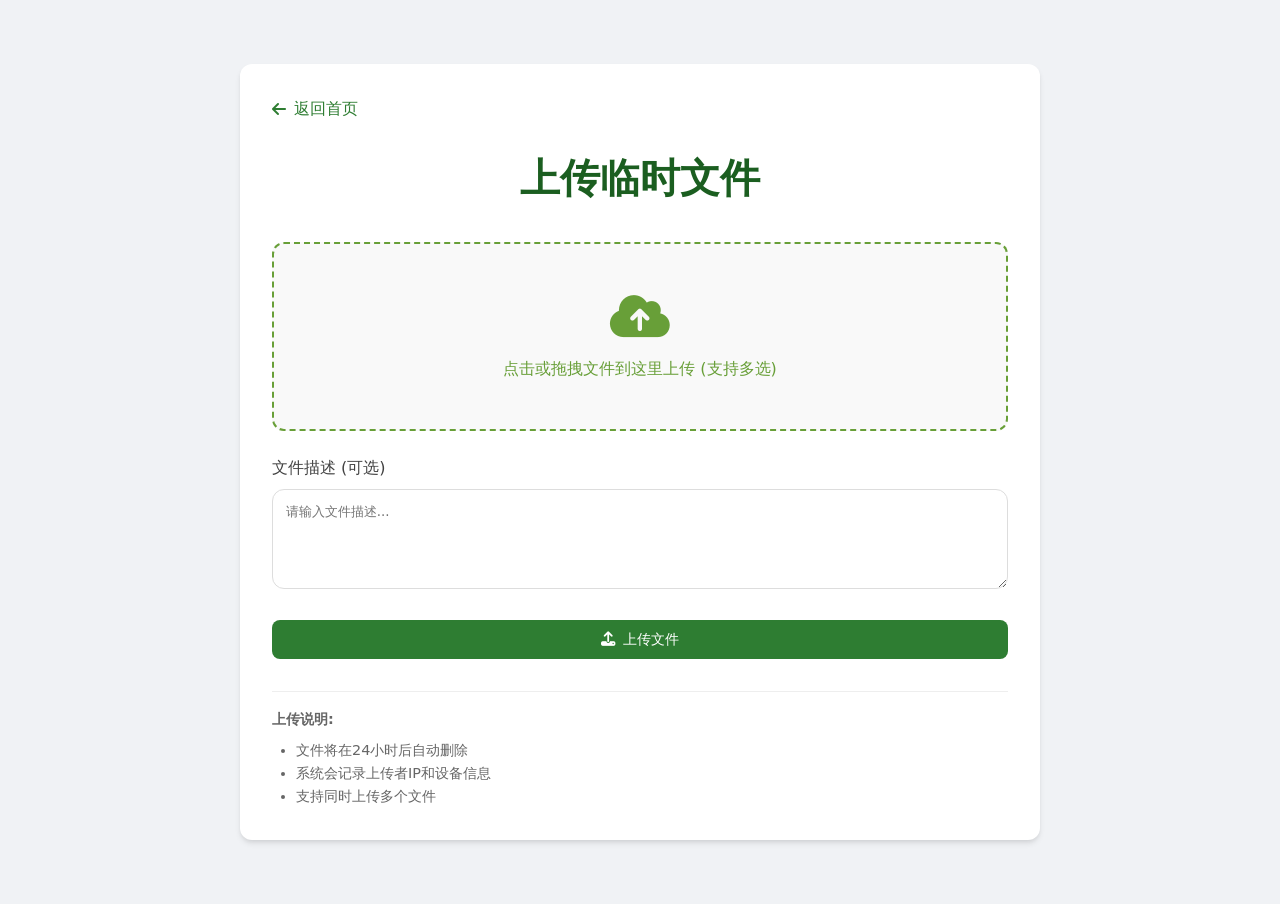
==== commit f9600638: "重构前端" ====
--- a/templates/upload.html
+++ b/templates/upload.html
@@ -6,216 +6,13 @@
     <title>上传文件 - {{ site_title }}</title>
     <link rel="stylesheet" href="/static/fontawesome-free-6.7.2-web/css/all.min.css">
     <link rel="stylesheet" href="/static/css/style.css">
-    <style>
-        .upload-box {
-            background: white;
-            border-radius: var(--border-radius);
-            padding: 2rem;
-            box-shadow: var(--box-shadow);
-            max-width: 800px;
-            margin: 2rem auto;
-        }
-
-        .dropzone {
-            display: block;
-            width: 100%;
-            border: 2px dashed var(--secondary-color);
-            border-radius: var(--border-radius);
-            padding: 3rem 2rem;
-            text-align: center;
-            color: var(--secondary-color);
-            background: #f9f9f9;
-            transition: var(--transition);
-            cursor: pointer;
-            margin-bottom: 1.5rem;
-        }
-
-        .dropzone.hover {
-            background: #e8f5e9;
-            border-color: var(--primary-light);
-        }
-
-        .dropzone i {
-            font-size: 3rem;
-            margin-bottom: 1rem;
-        }
-
-        .file-list {
-            margin-top: 1rem;
-            display: none;
-        }
-
-        .file-item {
-            background: #f9f9f9;
-            border-radius: var(--border-radius);
-            padding: 1rem;
-            margin-bottom: 0.5rem;
-            display: flex;
-            flex-direction: column;
-        }
-
-        .file-header {
-            display: flex;
-            justify-content: space-between;
-            margin-bottom: 0.5rem;
-        }
-
-        .file-name {
-            font-weight: 500;
-            overflow: hidden;
-            text-overflow: ellipsis;
-            white-space: nowrap;
-        }
-
-        .file-size {
-            color: #666;
-            font-size: 0.9rem;
-        }
-
-        .progress-container {
-            width: 100%;
-            height: 8px;
-            background: #e0e0e0;
-            border-radius: 4px;
-            margin-top: 0.5rem;
-            overflow: hidden;
-        }
-
-        .progress-bar {
-            height: 100%;
-            background: var(--primary-light);
-            width: 0%;
-            transition: width 0.3s ease;
-            border-radius: 4px;
-        }
-
-        .status {
-            margin-top: 0.5rem;
-            font-size: 0.85rem;
-            font-weight: 500;
-        }
-
-        .status.uploading { color: var(--primary-color); }
-        .status.success { color: #2e7d32; }
-        .status.error { color: #c62828; }
-
-        .form-group { margin-bottom: 1.5rem; }
-        
-        label {
-            display: block;
-            margin-bottom: 0.5rem;
-            font-weight: 500;
-        }
-
-        textarea {
-            width: 100%;
-            padding: 0.8rem;
-            border: 1px solid #ddd;
-            border-radius: var(--border-radius);
-            transition: var(--transition);
-            min-height: 100px;
-            resize: vertical;
-        }
-
-        textarea:focus {
-            outline: none;
-            border-color: var(--primary-light);
-            box-shadow: 0 0 0 2px rgba(76, 175, 80, 0.2);
-        }
-
-        .upload-summary {
-            margin-top: 1rem;
-            padding: 0.8rem;
-            background: #f5f5f5;
-            border-radius: var(--border-radius);
-            font-size: 0.9rem;
-            display: none;
-            text-align: center;
-        }
-
-        .requirements {
-            margin-top: 2rem;
-            font-size: 0.9rem;
-            color: #666;
-            padding-top: 1rem;
-            border-top: 1px solid #eee;
-        }
-
-        .requirements ul {
-            margin-top: 0.5rem;
-            padding-left: 1.5rem;
-        }
-
-        .back-link {
-            display: inline-flex;
-            align-items: center;
-            margin-bottom: 1.5rem;
-            color: var(--primary-color);
-            text-decoration: none;
-            font-weight: 500;
-        }
-
-        .back-link:hover { text-decoration: underline; }
-        .back-link i { margin-right: 0.5rem; }
-
-        /* Modal */
-        .modal {
-            display: none;
-            position: fixed;
-            z-index: 1000;
-            left: 0;
-            top: 0;
-            width: 100%;
-            height: 100%;
-            background-color: rgba(0, 0, 0, 0.5);
-            backdrop-filter: blur(4px);
-        }
-
-        .modal-content {
-            background-color: #fff;
-            margin: 15% auto;
-            padding: 2rem;
-            border-radius: var(--border-radius);
-            width: 90%;
-            max-width: 400px;
-            box-shadow: 0 10px 25px rgba(0, 0, 0, 0.2);
-            animation: modalopen 0.3s cubic-bezier(0.4, 0, 0.2, 1);
-        }
-
-        @keyframes modalopen {
-            from { opacity: 0; transform: translateY(-20px); }
-            to { opacity: 1; transform: translateY(0); }
-        }
-
-        .modal-header { margin-bottom: 1rem; }
-        .modal-header h2 { margin: 0; font-size: 1.5rem; }
-        .modal-header h2.success { color: var(--primary-color); }
-        .modal-header h2.error { color: #c62828; }
-
-        .modal-body { margin-bottom: 1.5rem; color: #555; }
-        
-        .modal-footer { text-align: right; }
-        
-        .close-btn {
-            background: var(--primary-color);
-            color: white;
-            border: none;
-            padding: 0.5rem 1.5rem;
-            border-radius: 6px;
-            cursor: pointer;
-            font-weight: 500;
-            transition: var(--transition);
-        }
-
-        .close-btn:hover { background: var(--primary-dark); }
-    </style>
 </head>
 <body>
     <div class="container">
         <div class="upload-box">
             <a href="/" class="back-link"><i class="fas fa-arrow-left"></i> 返回首页</a>
 
-            <h1 style="text-align: center; margin-bottom: 2rem;">上传临时文件</h1>
+            <h1 class="page-title">上传临时文件</h1>
 
             <form method="post" enctype="multipart/form-data" id="uploadForm">
                 <div class="form-group">
@@ -233,7 +30,7 @@
                     <textarea name="description" id="description" placeholder="请输入文件描述..."></textarea>
                 </div>
 
-                <button type="submit" class="btn" style="width: 100%;"><i class="fas fa-upload"></i> 上传文件</button>
+                <button type="submit" class="btn btn-block"><i class="fas fa-upload"></i> 上传文件</button>
 
                 <div class="upload-summary" id="upload-summary">
                     <span id="upload-count">0</span> 个文件正在上传，已完成 <span id="completed-count">0</span> 个
--- a/static/css/style.css
+++ b/static/css/style.css
@@ -136,8 +136,14 @@
 /* Service Cards */
 .service-card {
     text-align: center;
+    color: inherit;
+    }
+    
+    .service-card a {
     text-decoration: none;
     color: inherit;
+    display: block;
+        height: 100%;
 }
 
 .service-card::before {
@@ -275,6 +281,9 @@
     color: white;
 }
 
+.btn-block {
+    width: 100%;
+}
 /* Category Sections */
 .category-section {
     margin-bottom: 1.5rem;
@@ -349,6 +358,255 @@
     margin-top: 2rem;
 }
 
+/* Upload Page Styles */
+.upload-box {
+    background: white;
+    border-radius: var(--border-radius);
+    padding: 2rem;
+    box-shadow: var(--box-shadow);
+    max-width: 800px;
+    margin: 2rem auto;
+}
+
+.page-title {
+    text-align: center;
+    margin-bottom: 2rem;
+    color: var(--primary-dark);
+}
+
+.dropzone {
+    display: block;
+    width: 100%;
+    border: 2px dashed var(--secondary-color);
+    border-radius: var(--border-radius);
+    padding: 3rem 2rem;
+    text-align: center;
+    color: var(--secondary-color);
+    background: #f9f9f9;
+    transition: var(--transition);
+    cursor: pointer;
+    margin-bottom: 1.5rem;
+}
+
+.dropzone.hover {
+    background: #e8f5e9;
+    border-color: var(--primary-light);
+}
+
+.dropzone i {
+    font-size: 3rem;
+    margin-bottom: 1rem;
+}
+
+.file-list {
+    margin-top: 1rem;
+    display: none;
+}
+
+.file-item {
+    background: #f9f9f9;
+    border-radius: var(--border-radius);
+    padding: 1rem;
+    margin-bottom: 0.5rem;
+    display: flex;
+    flex-direction: column;
+}
+
+.file-header {
+    display: flex;
+    justify-content: space-between;
+    margin-bottom: 0.5rem;
+}
+
+.file-name {
+    font-weight: 500;
+    overflow: hidden;
+    text-overflow: ellipsis;
+    white-space: nowrap;
+}
+
+.file-size {
+    color: #666;
+    font-size: 0.9rem;
+}
+
+.progress-container {
+    width: 100%;
+    height: 8px;
+    background: #e0e0e0;
+    border-radius: 4px;
+    margin-top: 0.5rem;
+    overflow: hidden;
+}
+
+.progress-bar {
+    height: 100%;
+    background: var(--primary-light);
+    width: 0%;
+    transition: width 0.3s ease;
+    border-radius: 4px;
+}
+
+.status {
+    margin-top: 0.5rem;
+    font-size: 0.85rem;
+    font-weight: 500;
+}
+
+.status.uploading {
+    color: var(--primary-color);
+}
+
+.status.success {
+    color: #2e7d32;
+}
+
+.status.error {
+    color: #c62828;
+}
+
+.form-group {
+    margin-bottom: 1.5rem;
+}
+
+label {
+    display: block;
+    margin-bottom: 0.5rem;
+    font-weight: 500;
+}
+
+textarea {
+    width: 100%;
+    padding: 0.8rem;
+    border: 1px solid #ddd;
+    border-radius: var(--border-radius);
+    transition: var(--transition);
+    min-height: 100px;
+    resize: vertical;
+}
+
+textarea:focus {
+    outline: none;
+    border-color: var(--primary-light);
+    box-shadow: 0 0 0 2px rgba(76, 175, 80, 0.2);
+}
+
+.upload-summary {
+    margin-top: 1rem;
+    padding: 0.8rem;
+    background: #f5f5f5;
+    border-radius: var(--border-radius);
+    font-size: 0.9rem;
+    display: none;
+    text-align: center;
+}
+
+.requirements {
+    margin-top: 2rem;
+    font-size: 0.9rem;
+    color: #666;
+    padding-top: 1rem;
+    border-top: 1px solid #eee;
+}
+
+.requirements ul {
+    margin-top: 0.5rem;
+    padding-left: 1.5rem;
+}
+
+.back-link {
+    display: inline-flex;
+    align-items: center;
+    margin-bottom: 1.5rem;
+    color: var(--primary-color);
+    text-decoration: none;
+    font-weight: 500;
+}
+
+.back-link:hover {
+    text-decoration: underline;
+}
+
+.back-link i {
+    margin-right: 0.5rem;
+}
+
+/* Modal */
+.modal {
+    display: none;
+    position: fixed;
+    z-index: 1000;
+    left: 0;
+    top: 0;
+    width: 100%;
+    height: 100%;
+    background-color: rgba(0, 0, 0, 0.5);
+    backdrop-filter: blur(4px);
+}
+
+.modal-content {
+    background-color: #fff;
+    margin: 15% auto;
+    padding: 2rem;
+    border-radius: var(--border-radius);
+    width: 90%;
+    max-width: 400px;
+    box-shadow: 0 10px 25px rgba(0, 0, 0, 0.2);
+    animation: modalopen 0.3s cubic-bezier(0.4, 0, 0.2, 1);
+}
+
+@keyframes modalopen {
+    from {
+        opacity: 0;
+        transform: translateY(-20px);
+    }
+
+    to {
+        opacity: 1;
+        transform: translateY(0);
+    }
+}
+
+.modal-header {
+    margin-bottom: 1rem;
+}
+
+.modal-header h2 {
+    margin: 0;
+    font-size: 1.5rem;
+}
+
+.modal-header h2.success {
+    color: var(--primary-color);
+}
+
+.modal-header h2.error {
+    color: #c62828;
+}
+
+.modal-body {
+    margin-bottom: 1.5rem;
+    color: #555;
+}
+
+.modal-footer {
+    text-align: right;
+}
+
+.close-btn {
+    background: var(--primary-color);
+    color: white;
+    border: none;
+    padding: 0.5rem 1.5rem;
+    border-radius: 6px;
+    cursor: pointer;
+    font-weight: 500;
+    transition: var(--transition);
+}
+
+.close-btn:hover {
+    background: var(--primary-dark);
+}
 /* Responsive */
 @media (max-width: 768px) {
     .section-header {
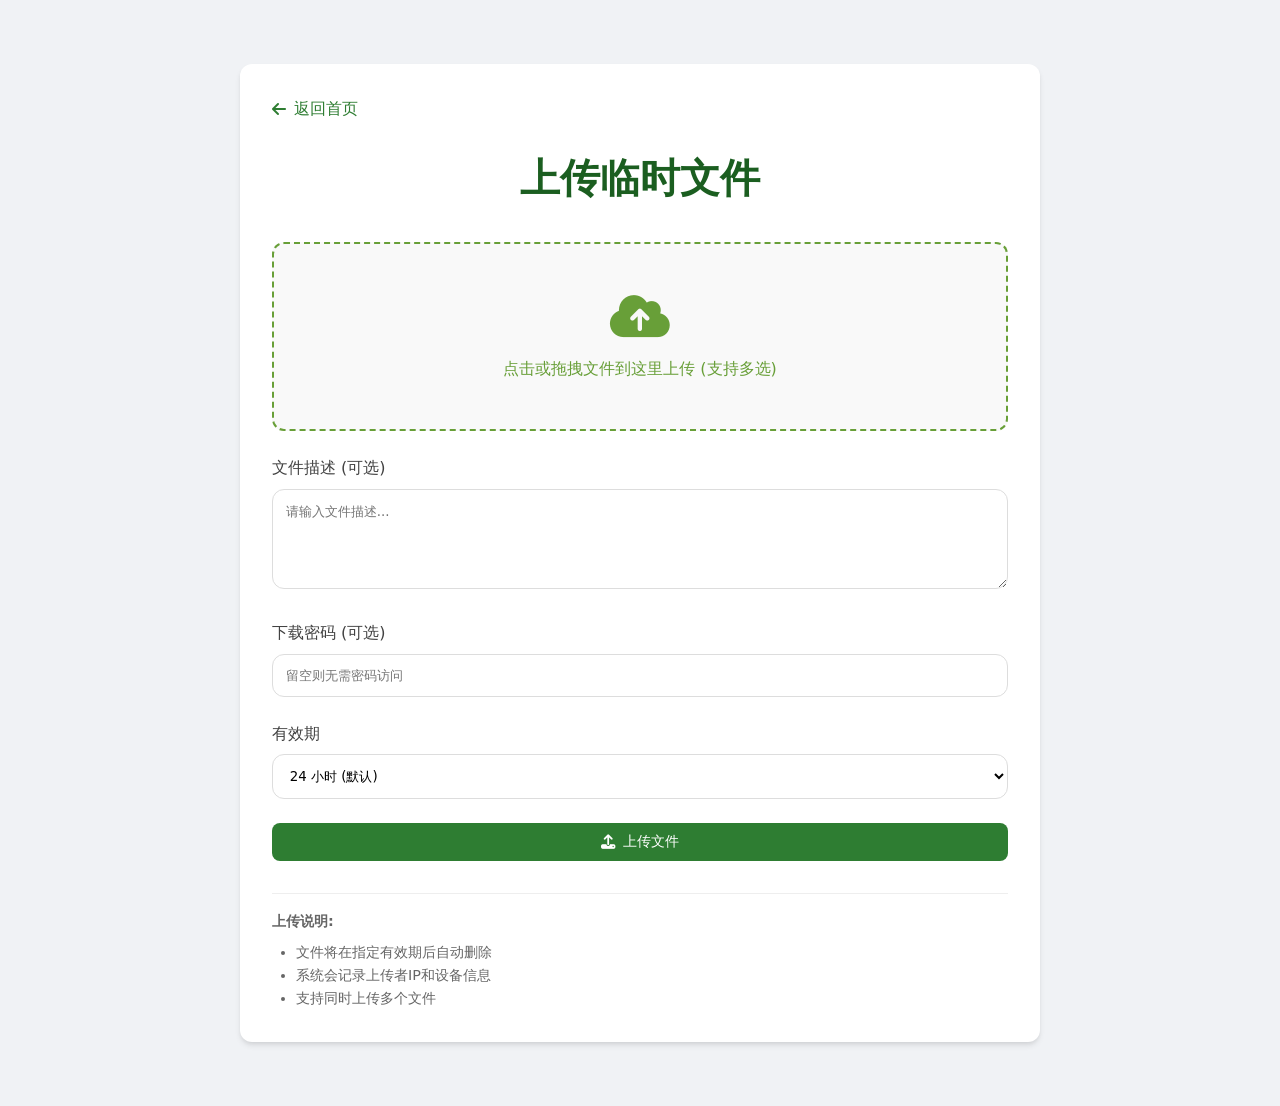
==== commit e26caf68: "优化了上传体验，添加了密码和有效期功能" ====
--- a/templates/upload.html
+++ b/templates/upload.html
@@ -30,6 +30,28 @@
                     <textarea name="description" id="description" placeholder="请输入文件描述..."></textarea>
                 </div>
 
+                <div class="form-group">
+                    <label for="password">下载密码 (可选)</label>
+                    <input type="password" name="password" id="password" class="form-control" placeholder="留空则无需密码访问"
+                        style="width: 100%; padding: 0.8rem; border: 1px solid #ddd; border-radius: var(--border-radius);">
+                </div>
+                
+                <div class="form-group">
+                    <label for="expiration">有效期</label>
+                    <select name="expiration" id="expiration"
+                        style="width: 100%; padding: 0.8rem; border: 1px solid #ddd; border-radius: var(--border-radius); background: white;">
+                        <option value="1">1 小时</option>
+                        <option value="3">3 小时</option>
+                        <option value="8">8 小时</option>
+                        <option value="24" selected>24 小时 (默认)</option>
+                        <option value="72">3 天</option>
+                        <option value="168">7 天</option>
+                        <option value="720">30 天</option>
+                        <option value="2160">90 天</option>
+                        <option value="8760">365 天</option>
+                    </select>
+                </div>
+
                 <button type="submit" class="btn btn-block"><i class="fas fa-upload"></i> 上传文件</button>
 
                 <div class="upload-summary" id="upload-summary">
@@ -40,7 +62,7 @@
             <div class="requirements">
                 <strong>上传说明:</strong>
                 <ul>
-                    <li>文件将在24小时后自动删除</li>
+                    <li>文件将在指定有效期后自动删除</li>
                     <li>系统会记录上传者IP和设备信息</li>
                     <li>支持同时上传多个文件</li>
                 </ul>
